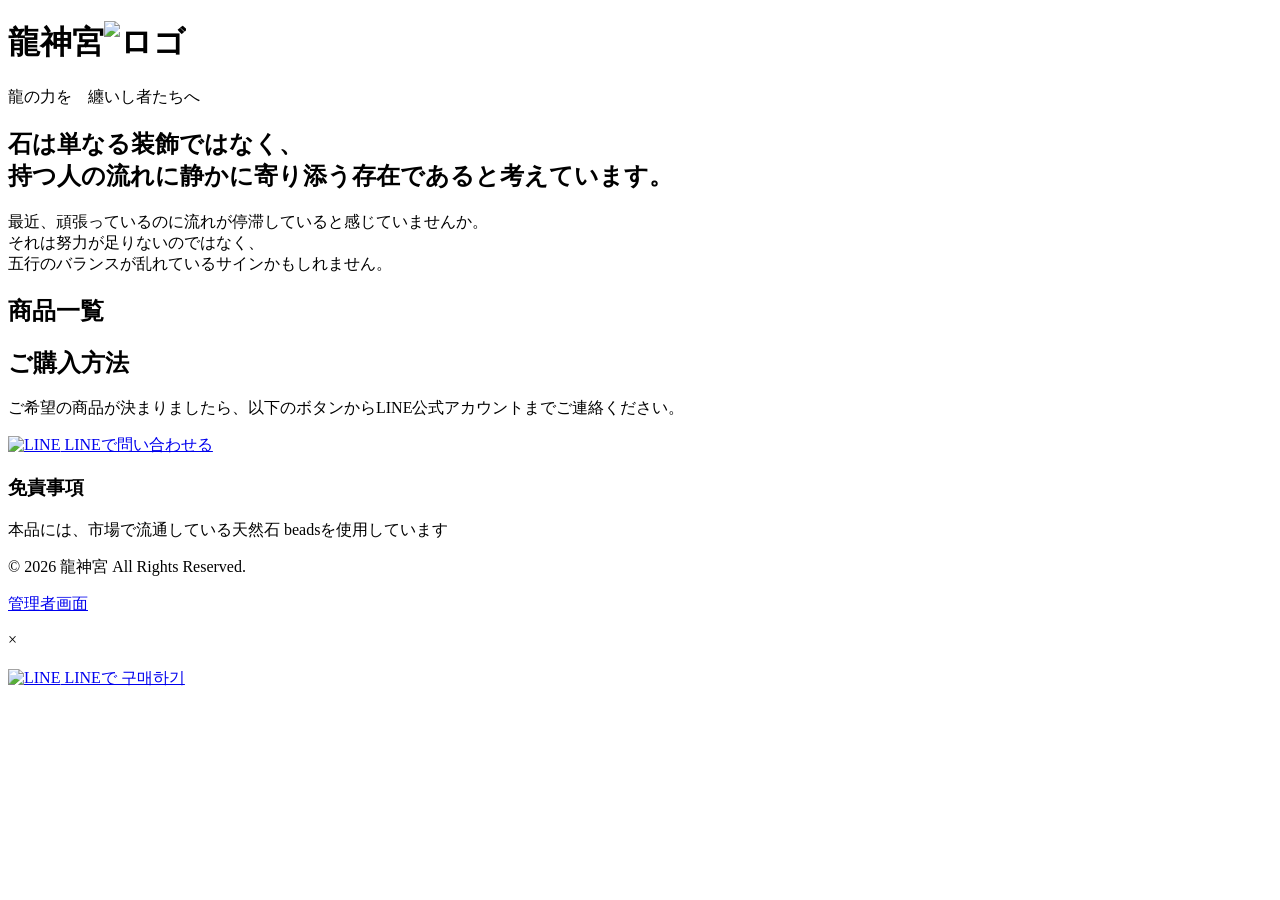
==== index.html @ 979c065f "Add files via upload" ====
<!DOCTYPE html>
<html lang="ja">
<head>
    <meta charset="UTF-8">
    <meta name="viewport" content="width=device-width, initial-scale=1.0">
    <title>龍神宮 - ブレスレットショップ</title>
    <link rel="stylesheet" href="style.css">
</head>
<body>
    <header>
        <h1><span class="title-text">龍神宮</span><img src="C9B4E7B8-9C75-4738-8E5A-A457944656FD.png" alt="ロゴ" class="logo"></h1>
        <p class="subtitle">龍の力を　纏いし者たちへ</p>
    </header>

    <main>
        <section class="hero">
            <h2>石は単なる装飾ではなく、<br>持つ人の流れに静かに寄り添う存在であると考えています。</h2>
            <p>最近、頑張っているのに流れが停滞していると感じていませんか。<br>それは努力が足りないのではなく、<br>五行のバランスが乱れているサインかもしれません。</p>
        </section>

        <section class="products" id="products">
            <h2>商品一覧</h2>
            <div class="product-grid" id="productGrid">
            </div>
        </section>

        <section class="line-cta">
            <h2>ご購入方法</h2>
            <p>ご希望の商品が決まりましたら、以下のボタンからLINE公式アカウントまでご連絡ください。</p>
            <a id="lineButton" href="https://line.me/ja/" target="_blank" class="line-button">
                <img src="https://upload.wikimedia.org/wikipedia/commons/4/41/LINE_logo.svg" alt="LINE">
                LINEで問い合わせる
            </a>
        </section>

        <section class="disclaimer">
            <h3>免責事項</h3>
            <p>本品には、市場で流通している天然石 beadsを使用しています</p>
        </section>
    </main>

    <footer>
        <p>&copy; 2026 龍神宮 All Rights Reserved.</p>
        <p><a href="admin.html">管理者画面</a></p>
    </footer>

    <!-- ポップアップモーダル -->
    <div id="productModal" class="modal">
        <div class="modal-content">
            <span class="close" onclick="closeModal()">&times;</span>
            <div class="modal-image" id="modalImage"></div>
            <h3 id="modalName"></h3>
            <p class="modal-tagline" id="modalTagline"></p>
            <p class="modal-description" id="modalDescription"></p>
            <p class="modal-size" id="modalSize"></p>
            <p class="modal-price" id="modalPrice"></p>
            <a id="modalLineBtn" href="#" target="_blank" class="line-button modal-buy-btn">
                <img src="https://upload.wikimedia.org/wikipedia/commons/4/41/LINE_logo.svg" alt="LINE">
                LINEで 구매하기
            </a>
        </div>
    </div>

    <script src="script.js"></script>
</body>
</html>
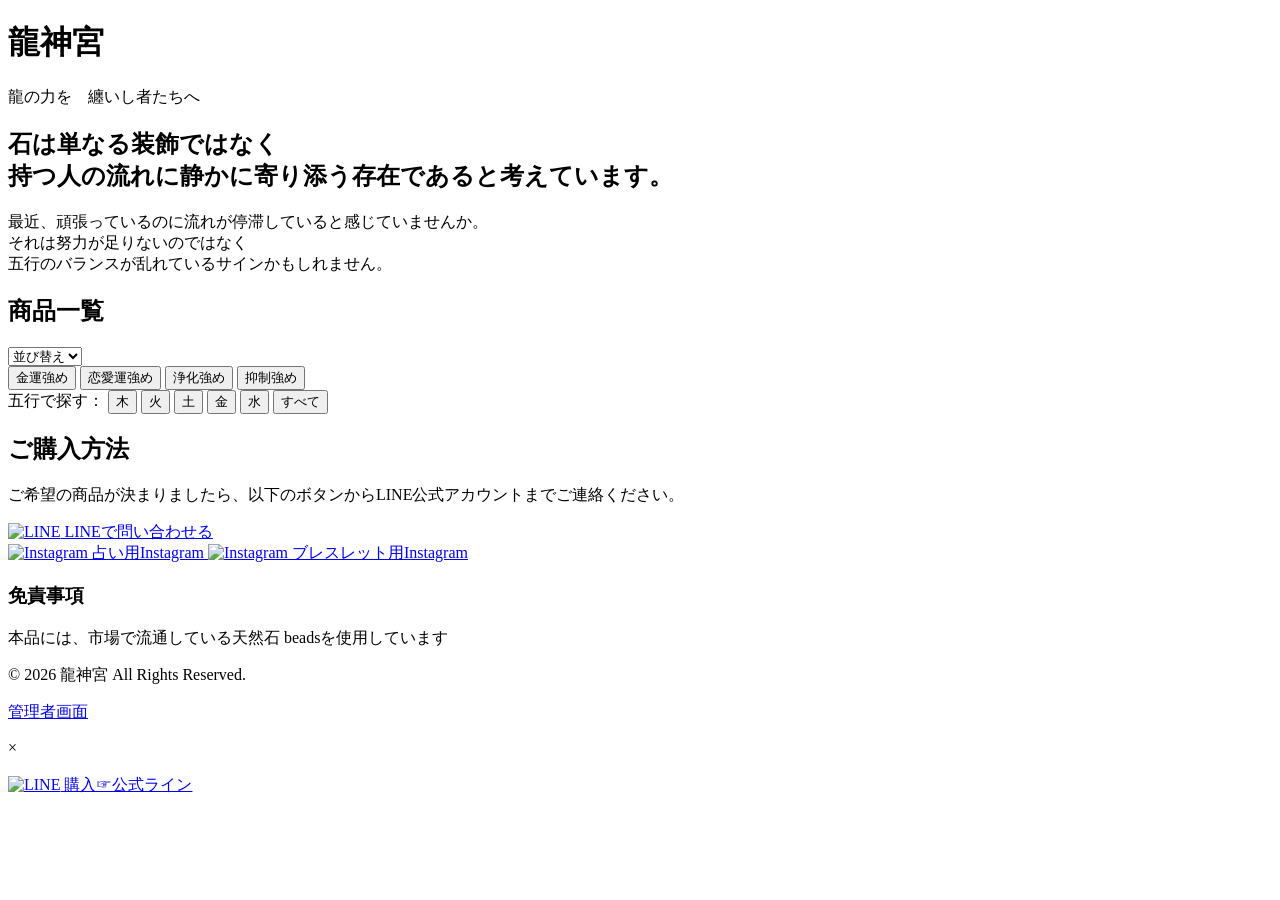
==== commit 52295442: "Update index.html" ====
--- a/index.html
+++ b/index.html
@@ -7,19 +7,48 @@
     <link rel="stylesheet" href="style.css">
 </head>
 <body>
+    <!-- 水の泡 -->
+    <div class="bubbles" id="bubbles"></div>
+
     <header>
-        <h1><span class="title-text">龍神宮</span><img src="C9B4E7B8-9C75-4738-8E5A-A457944656FD.png" alt="ロゴ" class="logo"></h1>
+        <h1><span class="title-text">龍神宮</span></h1>
         <p class="subtitle">龍の力を　纏いし者たちへ</p>
     </header>
 
     <main>
         <section class="hero">
-            <h2>石は単なる装飾ではなく、<br>持つ人の流れに静かに寄り添う存在であると考えています。</h2>
-            <p>最近、頑張っているのに流れが停滞していると感じていませんか。<br>それは努力が足りないのではなく、<br>五行のバランスが乱れているサインかもしれません。</p>
+            <h2>石は単なる装飾ではなく<br>持つ人の流れに静かに寄り添う存在であると考えています。</h2>
+            <p>最近、頑張っているのに流れが停滞していると感じていませんか。<br>それは努力が足りないのではなく<br>五行のバランスが乱れているサインかもしれません。</p>
         </section>
 
         <section class="products" id="products">
-            <h2>商品一覧</h2>
+            <div class="products-header">
+                <h2>商品一覧</h2>
+                <div class="filter-section">
+                    <div class="filter-row">
+                        <select id="sortSelect" onchange="applyFilters()">
+                            <option value="">並び替え</option>
+                            <option value="price-asc">金額▲</option>
+                            <option value="price-desc">金額▼</option>
+                        </select>
+                        <div class="filter-tags">
+                            <button class="filter-tag" onclick="filterByTag('金運強め')">金運強め</button>
+                            <button class="filter-tag" onclick="filterByTag('恋愛運強め')">恋愛運強め</button>
+                            <button class="filter-tag" onclick="filterByTag('浄化強め')">浄化強め</button>
+                            <button class="filter-tag" onclick="filterByTag('抑制強め')">抑制強め</button>
+                        </div>
+                    </div>
+                    <div class="gogyou-filter">
+                        <span class="gogyou-label">五行で探す：</span>
+                        <button class="gogyou-btn" onclick="filterByTag('木')">木</button>
+                        <button class="gogyou-btn" onclick="filterByTag('火')">火</button>
+                        <button class="gogyou-btn" onclick="filterByTag('土')">土</button>
+                        <button class="gogyou-btn" onclick="filterByTag('金')">金</button>
+                        <button class="gogyou-btn" onclick="filterByTag('水')">水</button>
+                        <button class="gogyou-btn" onclick="filterByTag('')">すべて</button>
+                    </div>
+                </div>
+            </div>
             <div class="product-grid" id="productGrid">
             </div>
         </section>
@@ -31,6 +60,16 @@
                 <img src="https://upload.wikimedia.org/wikipedia/commons/4/41/LINE_logo.svg" alt="LINE">
                 LINEで問い合わせる
             </a>
+            <div class="social-links" id="instagramSection">
+                <a id="instagramFortune" href="#" target="_blank" class="instagram-button">
+                    <img src="https://upload.wikimedia.org/wikipedia/commons/a/a5/Instagram_icon.png" alt="Instagram">
+                    占い用Instagram
+                </a>
+                <a id="instagramBracelet" href="#" target="_blank" class="instagram-button">
+                    <img src="https://upload.wikimedia.org/wikipedia/commons/a/a5/Instagram_icon.png" alt="Instagram">
+                    ブレスレット用Instagram
+                </a>
+            </div>
         </section>
 
         <section class="disclaimer">
@@ -56,7 +95,7 @@
             <p class="modal-price" id="modalPrice"></p>
             <a id="modalLineBtn" href="#" target="_blank" class="line-button modal-buy-btn">
                 <img src="https://upload.wikimedia.org/wikipedia/commons/4/41/LINE_logo.svg" alt="LINE">
-                LINEで 구매하기
+                購入☞公式ライン
             </a>
         </div>
     </div>
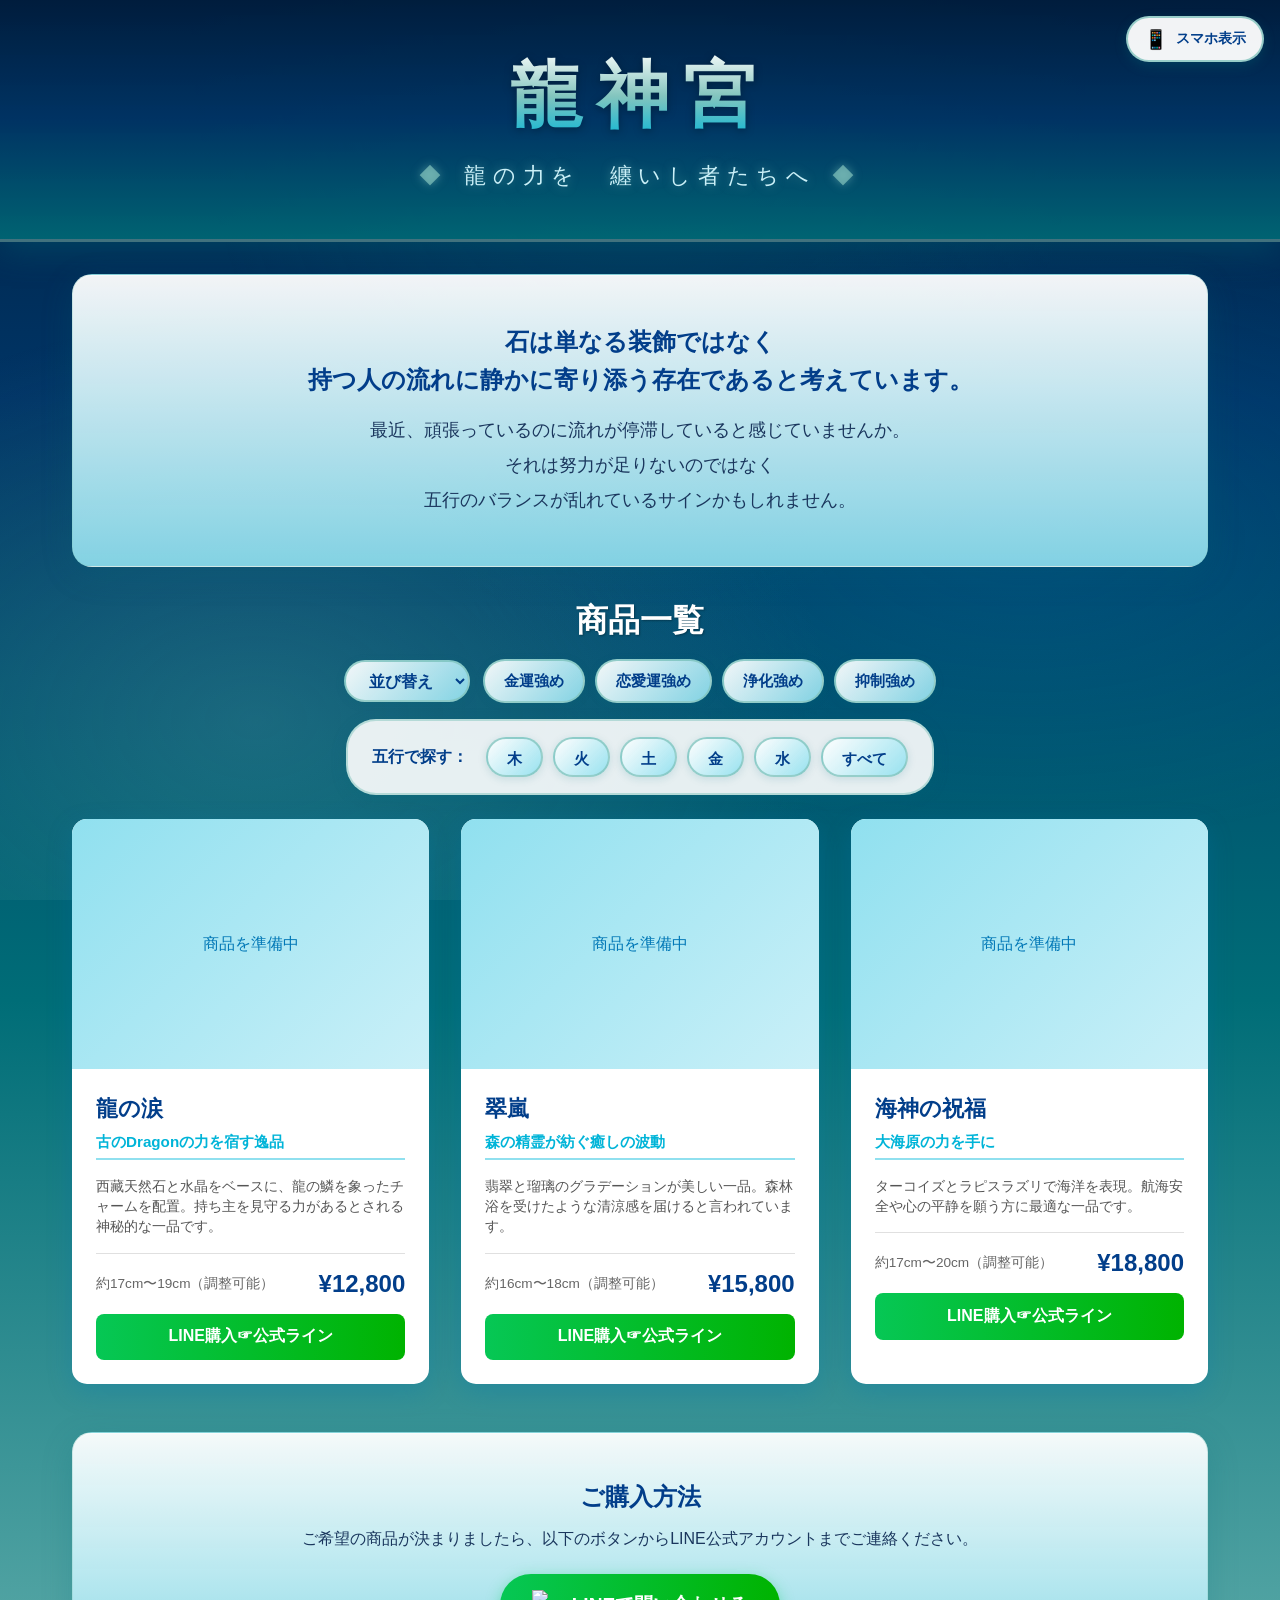
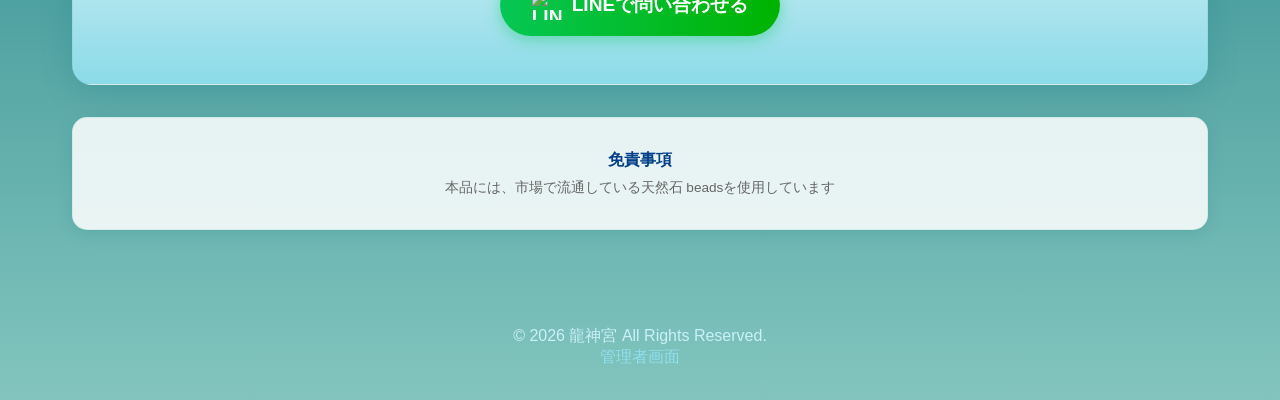
==== commit dcdff938: "Add files via upload" ====
--- a/index.html
+++ b/index.html
@@ -9,6 +9,15 @@
 <body>
     <!-- 水の泡 -->
     <div class="bubbles" id="bubbles"></div>
+
+    <!-- 表示切替ボタン -->
+    <div class="view-toggle">
+        <button id="viewToggleBtn" onclick="toggleView()">
+            <span class="mobile-icon">📱</span>
+            <span class="pc-icon">💻</span>
+            <span class="toggle-text">PC表示</span>
+        </button>
+    </div>
 
     <header>
         <h1><span class="title-text">龍神宮</span></h1>
--- a/style.css
+++ b/style.css
@@ -0,0 +1,1129 @@
+/* 龍神宮 - スタイルシート */
+/* 竜城主題 - 青と緑のグラデーンテーマ + 水の泡アニメーション */
+
+:root {
+    --primary-blue: #0077b6;
+    --primary-green: #00b4d8;
+    --gradient-start: #023e8a;
+    --gradient-end: #00b4d8;
+    --light-bg: #f0f9ff;
+    --dark-text: #1a365d;
+    --white: #ffffff;
+    --accent: #48cae4;
+}
+
+* {
+    margin: 0;
+    padding: 0;
+    box-sizing: border-box;
+}
+
+body {
+    font-family: "Helvetica Neue", Arial, "Hiragino Kaku Gothic ProN", "Hiragino Sans", sans-serif;
+    background: linear-gradient(180deg, #001d3d 0%, #003566 20%, #006d77 50%, #83c5be 100%);
+    min-height: 100vh;
+    color: var(--dark-text);
+    overflow-x: hidden;
+}
+
+/* 表示切替ボタン */
+.view-toggle {
+    position: fixed;
+    top: 1rem;
+    right: 1rem;
+    z-index: 9999;
+}
+
+#viewToggleBtn {
+    display: flex;
+    align-items: center;
+    gap: 0.5rem;
+    padding: 0.6rem 1rem;
+    background: rgba(255, 255, 255, 0.95);
+    border: 2px solid rgba(131, 197, 190, 0.8);
+    border-radius: 25px;
+    cursor: pointer;
+    font-size: 0.85rem;
+    font-weight: 600;
+    color: #023e8a;
+    box-shadow: 0 4px 12px rgba(0, 105, 119, 0.3);
+    transition: all 0.3s ease;
+}
+
+#viewToggleBtn:hover {
+    transform: scale(1.05);
+    box-shadow: 0 6px 16px rgba(0, 105, 119, 0.4);
+}
+
+.mobile-icon, .pc-icon {
+    font-size: 1.2rem;
+}
+
+.pc-view .mobile-icon {
+    display: inline;
+}
+
+.pc-view .pc-icon {
+    display: none;
+}
+
+:not(.pc-view) .mobile-icon {
+    display: inline;
+}
+
+:not(.pc-view) .pc-icon {
+    display: none;
+}
+
+/* デフォルトはモバイル表示（pc-viewがない時） */
+/* フォントサイズ - モバイル用 */
+.hero h2 {
+    font-size: 1.1rem;
+}
+
+.hero p {
+    font-size: 0.9rem;
+    line-height: 1.8;
+}
+
+/* 商品のモバイル表示 */
+.product-card .product-name {
+    font-size: 1.1rem;
+}
+
+.product-card .product-tagline {
+    font-size: 0.8rem;
+}
+
+.product-card .product-description {
+    font-size: 0.75rem;
+    display: -webkit-box;
+    -webkit-line-clamp: 3;
+    -webkit-box-orient: vertical;
+    overflow: hidden;
+}
+
+.product-card .product-price {
+    font-size: 1.2rem;
+}
+
+.product-buy-btn {
+    font-size: 0.85rem;
+    padding: 0.6rem;
+}
+
+/* フィルターбо*/
+.filter-tag, .gogyou-btn {
+    font-size: 0.8rem;
+    padding: 0.4rem 0.8rem;
+}
+
+#sortSelect {
+    font-size: 0.85rem;
+    padding: 0.4rem 0.8rem;
+}
+
+/* PC表示モード */
+body.pc-view .hero h2 {
+    font-size: 1.5rem;
+}
+
+body.pc-view .hero p {
+    font-size: 1.1rem;
+    line-height: 2;
+}
+
+body.pc-view .product-card .product-name {
+    font-size: 1.4rem;
+    margin-bottom: 0.5rem;
+}
+
+body.pc-view .product-card .product-tagline {
+    font-size: 0.95rem;
+    margin-bottom: 1rem;
+}
+
+body.pc-view .product-card .product-description {
+    font-size: 0.9rem;
+    display: block;
+    -webkit-line-clamp: unset;
+    margin-bottom: 1rem;
+}
+
+body.pc-view .product-card .product-info {
+    padding: 1.5rem;
+}
+
+body.pc-view .product-card .product-details {
+    padding-top: 1rem;
+}
+
+body.pc-view .product-card .product-size {
+    font-size: 0.85rem;
+}
+
+body.pc-view .product-card .product-price {
+    font-size: 1.5rem;
+}
+
+body.pc-view .product-buy-btn {
+    font-size: 1rem;
+    padding: 0.8rem;
+    margin-top: 1rem;
+}
+
+body.pc-view .filter-tag, 
+body.pc-view .gogyou-btn {
+    font-size: 0.95rem;
+    padding: 0.6rem 1.2rem;
+}
+
+body.pc-view #sortSelect {
+    font-size: 1rem;
+    padding: 0.6rem 1.2rem;
+}
+
+/* 水の泡アニメーション */
+.bubbles {
+    position: fixed;
+    top: 0;
+    left: 0;
+    width: 100%;
+    height: 100%;
+    pointer-events: none;
+    z-index: 0;
+    overflow: hidden;
+}
+
+.bubble {
+    position: absolute;
+    bottom: -50px;
+    background: radial-gradient(circle at 30% 30%, rgba(255,255,255,0.4), rgba(255,255,255,0.1));
+    border-radius: 50%;
+    animation: rise linear infinite;
+    box-shadow: 0 0 10px rgba(131, 197, 190, 0.3);
+}
+
+@keyframes rise {
+    0% {
+        bottom: -50px;
+        opacity: 0;
+        transform: translateX(0);
+    }
+    10% {
+        opacity: 0.6;
+    }
+    90% {
+        opacity: 0.6;
+    }
+    100% {
+        bottom: 110%;
+        opacity: 0;
+        transform: translateX(-20px);
+    }
+}
+
+.bubble::after {
+    content: '';
+    position: absolute;
+    top: 20%;
+    left: 20%;
+    width: 30%;
+    height: 30%;
+    background: radial-gradient(circle, rgba(255,255,255,0.8), transparent);
+    border-radius: 50%;
+}
+
+/* 竜城テーマの背景装飾 */
+body::before {
+    content: '';
+    position: fixed;
+    top: 0;
+    left: 0;
+    right: 0;
+    bottom: 0;
+    background: 
+        radial-gradient(ellipse at 50% 0%, rgba(0, 105, 119, 0.3) 0%, transparent 50%),
+        radial-gradient(ellipse at 20% 80%, rgba(131, 197, 190, 0.2) 0%, transparent 40%),
+        radial-gradient(ellipse at 80% 60%, rgba(0, 119, 182, 0.2) 0%, transparent 40%);
+    pointer-events: none;
+    z-index: 0;
+}
+
+header {
+    background: linear-gradient(180deg, 
+        rgba(0, 29, 61, 0.95) 0%, 
+        rgba(0, 53, 102, 0.9) 50%, 
+        rgba(0, 109, 119, 0.85) 100%);
+    padding: 3rem 2rem;
+    text-align: center;
+    box-shadow: 0 8px 32px rgba(0, 105, 119, 0.4);
+    position: relative;
+    z-index: 1;
+    border-bottom: 3px solid rgba(131, 197, 190, 0.5);
+}
+
+header h1 {
+    color: var(--white);
+    font-size: 4.5rem;
+    display: flex;
+    align-items: center;
+    justify-content: center;
+    gap: 0.5rem;
+    flex-wrap: wrap;
+}
+
+header .title-text {
+    display: inline-block;
+    background: linear-gradient(180deg, #ffffff 0%, #83c5be 50%, #00b4d8 100%);
+    -webkit-background-clip: text;
+    -webkit-text-fill-color: transparent;
+    background-clip: text;
+    font-weight: bold;
+    letter-spacing: 0.2em;
+    text-shadow: none;
+    filter: drop-shadow(0 2px 4px rgba(0,0,0,0.3));
+    font-family: "Hiragino Mincho ProN", "MS Mincho", serif;
+}
+
+header .title-ryu {
+    position: relative;
+    display: inline-block;
+}
+
+header .title-ryu::before {
+    content: '龍';
+    position: absolute;
+    left: -1.5em;
+    top: 50%;
+    transform: translateY(-50%);
+    font-size: 0.4em;
+    color: rgba(131, 197, 190, 0.6);
+    letter-spacing: 0;
+}
+
+header .subtitle {
+    color: #caf0f8;
+    font-size: 1.4rem;
+    margin-top: 1rem;
+    letter-spacing: 0.3em;
+    text-shadow: 0 0 10px rgba(131, 197, 190, 0.5);
+}
+
+header .subtitle::before,
+header .subtitle::after {
+    content: '◆';
+    margin: 0 1rem;
+    color: rgba(131, 197, 190, 0.7);
+}
+
+main {
+    max-width: 1200px;
+    margin: 0 auto;
+    padding: 2rem;
+    position: relative;
+    z-index: 1;
+}
+
+.hero {
+    text-align: center;
+    padding: 3rem 1.5rem;
+    background: linear-gradient(180deg, 
+        rgba(255, 255, 255, 0.95) 0%, 
+        rgba(144, 224, 239, 0.9) 100%);
+    border-radius: 20px;
+    margin-bottom: 2rem;
+    box-shadow: 
+        0 8px 32px rgba(0, 105, 119, 0.2),
+        inset 0 1px 0 rgba(255, 255, 255, 0.5);
+    border: 1px solid rgba(131, 197, 190, 0.3);
+}
+
+.hero h2 {
+    color: var(--gradient-start);
+    font-size: 1rem;
+    margin-bottom: 0.8rem;
+    line-height: 1.6;
+    font-family: "Hiragino Mincho ProN", "MS Mincho", serif;
+}
+
+.hero p {
+    color: #1a365d;
+    font-size: 0.8rem;
+    line-height: 1.6;
+}
+
+.products h2 {
+    color: var(--white);
+    text-align: center;
+    font-size: 2rem;
+    margin-bottom: 1rem;
+    text-shadow: 1px 1px 2px rgba(0, 0, 0, 0.3);
+}
+
+.products-header {
+    display: flex;
+    flex-direction: column;
+    align-items: center;
+    margin-bottom: 1.5rem;
+}
+
+.filter-section {
+    display: flex;
+    flex-direction: column;
+    gap: 1rem;
+    justify-content: center;
+    align-items: center;
+    width: 100%;
+}
+
+.filter-row {
+    display: flex;
+    flex-wrap: wrap;
+    gap: 0.8rem;
+    justify-content: center;
+    align-items: center;
+}
+
+#sortSelect {
+    padding: 0.6rem 1.2rem;
+    border-radius: 25px;
+    border: 2px solid rgba(131, 197, 190, 0.8);
+    background: linear-gradient(135deg, rgba(255,255,255,0.95), rgba(144,224,239,0.9));
+    color: #023e8a;
+    font-size: 1rem;
+    font-weight: 600;
+    cursor: pointer;
+    box-shadow: 0 2px 8px rgba(0, 105, 119, 0.2);
+}
+
+.filter-tags {
+    display: flex;
+    flex-wrap: wrap;
+    gap: 0.6rem;
+    justify-content: center;
+}
+
+.filter-tag {
+    padding: 0.6rem 1.2rem;
+    border-radius: 25px;
+    border: 2px solid rgba(131, 197, 190, 0.8);
+    background: linear-gradient(135deg, rgba(255,255,255,0.95), rgba(144,224,239,0.9));
+    color: #023e8a;
+    font-size: 0.95rem;
+    font-weight: 600;
+    cursor: pointer;
+    transition: all 0.3s ease;
+    box-shadow: 0 2px 8px rgba(0, 105, 119, 0.15);
+}
+
+.filter-tag:hover {
+    background: linear-gradient(135deg, rgba(0,119,182,0.15), rgba(0,180,216,0.15));
+    transform: scale(1.05);
+    box-shadow: 0 4px 12px rgba(0, 105, 119, 0.25);
+}
+
+.filter-tag.active {
+    background: linear-gradient(135deg, #023e8a, #006d77);
+    color: white;
+    border-color: #023e8a;
+    box-shadow: 0 4px 12px rgba(0, 105, 119, 0.3);
+}
+
+.gogyou-filter {
+    display: flex;
+    flex-wrap: wrap;
+    justify-content: center;
+    align-items: center;
+    gap: 0.6rem;
+    padding: 1rem 1.5rem;
+    background: rgba(255, 255, 255, 0.9);
+    border-radius: 30px;
+    box-shadow: 0 4px 16px rgba(0, 105, 119, 0.2);
+    border: 2px solid rgba(131, 197, 190, 0.5);
+}
+
+.gogyou-label {
+    color: #023e8a;
+    font-weight: 700;
+    font-size: 1rem;
+    margin-right: 0.5rem;
+}
+
+.gogyou-btn {
+    min-width: 50px;
+    height: 40px;
+    padding: 0 1rem;
+    border-radius: 20px;
+    border: 2px solid rgba(131, 197, 190, 0.8);
+    background: linear-gradient(135deg, rgba(255,255,255,0.95), rgba(144,224,239,0.9));
+    color: #023e8a;
+    font-size: 1rem;
+    font-weight: 700;
+    cursor: pointer;
+    transition: all 0.3s ease;
+    box-shadow: 0 2px 8px rgba(0, 105, 119, 0.15);
+}
+
+.gogyou-btn:hover {
+    transform: scale(1.1);
+    box-shadow: 0 4px 12px rgba(0, 109, 119, 0.3);
+    background: linear-gradient(135deg, rgba(0,119,182,0.15), rgba(0,180,216,0.15));
+}
+
+.gogyou-btn.active {
+    background: linear-gradient(135deg, #023e8a, #006d77);
+    color: white;
+    border-color: #023e8a;
+    box-shadow: 0 4px 12px rgba(0, 105, 119, 0.3);
+}
+
+.product-grid {
+    display: grid;
+    grid-template-columns: repeat(auto-fill, minmax(300px, 1fr));
+    gap: 2rem;
+}
+
+.product-card {
+    background: var(--white);
+    border-radius: 15px;
+    overflow: hidden;
+    box-shadow: 0 8px 24px rgba(0, 119, 182, 0.25);
+    transition: transform 0.3s ease, box-shadow 0.3s ease;
+    cursor: pointer;
+}
+
+.product-card:hover {
+    transform: translateY(-5px);
+    box-shadow: 0 12px 32px rgba(0, 119, 182, 0.35);
+}
+
+.product-image {
+    width: 100%;
+    height: 250px;
+    object-fit: cover;
+    background: linear-gradient(135deg, #90e0ef, #caf0f8);
+    display: flex;
+    align-items: center;
+    justify-content: center;
+    color: var(--primary-blue);
+    font-size: 1rem;
+    position: relative;
+    overflow: hidden;
+}
+
+.product-image img {
+    width: 100%;
+    height: 100%;
+    object-fit: cover;
+}
+
+.product-image .carousel {
+    width: 100%;
+    height: 100%;
+    position: relative;
+}
+
+.product-image .carousel img {
+    width: 100%;
+    height: 100%;
+    object-fit: cover;
+    position: absolute;
+    top: 0;
+    left: 0;
+    opacity: 0;
+    transition: opacity 0.5s ease;
+}
+
+.product-image .carousel img.active {
+    opacity: 1;
+}
+
+.product-info {
+    padding: 1rem;
+}
+
+.product-name {
+    color: var(--gradient-start);
+    font-size: 1rem;
+    margin-bottom: 0.3rem;
+}
+
+.product-tagline {
+    color: var(--primary-green);
+    font-weight: bold;
+    font-size: 0.75rem;
+    margin-bottom: 0.5rem;
+    padding-bottom: 0.3rem;
+    border-bottom: 2px solid #90e0ef;
+}
+
+.product-description {
+    color: #555;
+    font-size: 0.7rem;
+    line-height: 1.4;
+    margin-bottom: 0.5rem;
+    display: -webkit-box;
+    -webkit-line-clamp: 2;
+    -webkit-box-orient: vertical;
+    overflow: hidden;
+}
+
+.product-details {
+    display: flex;
+    justify-content: space-between;
+    align-items: center;
+    padding-top: 0.5rem;
+    border-top: 1px solid #e0e0e0;
+}
+
+.product-size {
+    color: #666;
+    font-size: 0.7rem;
+}
+
+.product-price {
+    color: var(--gradient-start);
+    font-size: 1rem;
+    font-weight: bold;
+}
+
+.product-buy-btn {
+    display: block;
+    width: 100%;
+    text-align: center;
+    margin-top: 0.5rem;
+    padding: 0.5rem;
+    background: linear-gradient(90deg, #06c755, #00b300);
+    color: white;
+    border-radius: 8px;
+    text-decoration: none;
+    font-weight: bold;
+    font-size: 0.75rem;
+    transition: transform 0.2s ease;
+}
+
+.product-buy-btn:hover {
+    transform: scale(1.02);
+}
+
+.line-cta {
+    text-align: center;
+    padding: 3rem;
+    background: linear-gradient(180deg, 
+        rgba(255, 255, 255, 0.95) 0%, 
+        rgba(144, 224, 239, 0.9) 100%);
+    border-radius: 20px;
+    margin-top: 3rem;
+    box-shadow: 
+        0 8px 32px rgba(0, 105, 119, 0.2),
+        inset 0 1px 0 rgba(255, 255, 255, 0.5);
+    border: 1px solid rgba(131, 197, 190, 0.3);
+}
+
+.line-cta h2 {
+    color: var(--gradient-start);
+    margin-bottom: 1rem;
+    font-family: "Hiragino Mincho ProN", "MS Mincho", serif;
+}
+
+.line-button {
+    display: inline-flex;
+    align-items: center;
+    justify-content: center;
+    gap: 10px;
+    background: linear-gradient(90deg, #06c755, #00b300);
+    color: white;
+    padding: 1rem 2rem;
+    border-radius: 50px;
+    text-decoration: none;
+    font-size: 1.2rem;
+    font-weight: bold;
+    margin-top: 1.5rem;
+    transition: transform 0.3s ease, box-shadow 0.3s ease;
+    box-shadow: 0 4px 15px rgba(6, 199, 85, 0.4);
+    border: none;
+    cursor: pointer;
+}
+
+.line-button:hover {
+    transform: scale(1.05);
+    box-shadow: 0 6px 20px rgba(6, 199, 85, 0.5);
+}
+
+.line-button img {
+    width: 30px;
+    height: 30px;
+}
+
+.social-links {
+    display: flex;
+    justify-content: center;
+    gap: 1rem;
+    margin-top: 1.5rem;
+    flex-wrap: wrap;
+}
+
+.instagram-button {
+    display: inline-flex;
+    align-items: center;
+    justify-content: center;
+    gap: 10px;
+    background: linear-gradient(45deg, #f09433, #e6683c, #dc2743, #cc2366, #bc1888);
+    color: white;
+    padding: 0.8rem 1.5rem;
+    border-radius: 50px;
+    text-decoration: none;
+    font-size: 1rem;
+    font-weight: bold;
+    transition: transform 0.3s ease, box-shadow 0.3s ease;
+    box-shadow: 0 4px 15px rgba(188, 24, 136, 0.4);
+}
+
+.instagram-button:hover {
+    transform: scale(1.05);
+    box-shadow: 0 6px 20px rgba(188, 24, 136, 0.5);
+}
+
+.instagram-button img {
+    width: 24px;
+    height: 24px;
+}
+
+.disclaimer {
+    text-align: center;
+    padding: 2rem;
+    background: rgba(255, 255, 255, 0.85);
+    border-radius: 15px;
+    margin-top: 2rem;
+    box-shadow: 0 4px 16px rgba(0, 105, 119, 0.15);
+    border: 1px solid rgba(131, 197, 190, 0.2);
+}
+
+.disclaimer h3 {
+    color: var(--gradient-start);
+    font-size: 1rem;
+    margin-bottom: 0.5rem;
+}
+
+.disclaimer p {
+    color: #666;
+    font-size: 0.85rem;
+}
+
+footer {
+    text-align: center;
+    padding: 2rem;
+    color: #caf0f8;
+    margin-top: 2rem;
+}
+
+footer a {
+    color: #90e0ef;
+    text-decoration: none;
+}
+
+/* ポップアップモーダル */
+.modal {
+    display: none;
+    position: fixed;
+    z-index: 1000;
+    left: 0;
+    top: 0;
+    width: 100%;
+    height: 100%;
+    background-color: rgba(0, 0, 0, 0.7);
+    overflow: auto;
+}
+
+.modal-content {
+    background-color: #fefefe;
+    margin: 5% auto;
+    padding: 2rem;
+    border-radius: 20px;
+    width: 90%;
+    max-width: 600px;
+    position: relative;
+    box-shadow: 0 10px 40px rgba(0, 119, 182, 0.4);
+}
+
+.close {
+    color: #aaa;
+    float: right;
+    font-size: 28px;
+    font-weight: bold;
+    cursor: pointer;
+    position: absolute;
+    right: 20px;
+    top: 10px;
+}
+
+.close:hover,
+.close:focus {
+    color: #000;
+}
+
+.modal-image {
+    width: 100%;
+    height: 300px;
+    border-radius: 15px;
+    overflow: hidden;
+    background: linear-gradient(135deg, #90e0ef, #caf0f8);
+    margin-bottom: 1.5rem;
+    position: relative;
+}
+
+.modal-image img {
+    width: 100%;
+    height: 100%;
+    object-fit: cover;
+}
+
+.modal-image .carousel {
+    width: 100%;
+    height: 100%;
+    position: relative;
+}
+
+.modal-image .carousel img {
+    width: 100%;
+    height: 100%;
+    object-fit: cover;
+    position: absolute;
+    top: 0;
+    left: 0;
+    opacity: 0;
+    transition: opacity 0.5s ease;
+}
+
+.modal-image .carousel img.active {
+    opacity: 1;
+}
+
+.modal-image .carousel-nav {
+    position: absolute;
+    bottom: 10px;
+    left: 50%;
+    transform: translateX(-50%);
+    display: flex;
+    gap: 8px;
+    z-index: 10;
+}
+
+.modal-image .carousel-nav span {
+    width: 10px;
+    height: 10px;
+    border-radius: 50%;
+    background: rgba(255,255,255,0.7);
+    cursor: pointer;
+}
+
+.modal-image .carousel-nav span.active {
+    background: #0077b6;
+}
+
+#modalName {
+    color: var(--gradient-start);
+    font-size: 1.8rem;
+    margin-bottom: 0.5rem;
+}
+
+.modal-tagline {
+    color: var(--primary-green);
+    font-weight: bold;
+    font-size: 1.1rem;
+    margin-bottom: 1rem;
+    padding-bottom: 0.5rem;
+    border-bottom: 2px solid #90e0ef;
+}
+
+.modal-description {
+    color: #555;
+    line-height: 1.8;
+    margin-bottom: 1rem;
+}
+
+.modal-size {
+    color: #666;
+    font-size: 0.95rem;
+    margin-bottom: 1rem;
+}
+
+.modal-price {
+    color: var(--gradient-start);
+    font-size: 2rem;
+    font-weight: bold;
+    opacity: 0.3;
+    margin-bottom: 1.5rem;
+}
+
+.modal-buy-btn {
+    display: inline-flex;
+    width: 100%;
+    text-align: center;
+    justify-content: center;
+}
+
+/* 管理画面用スタイル */
+.admin-container {
+    max-width: 900px;
+    margin: 0 auto;
+    padding: 2rem;
+}
+
+.admin-header {
+    background: rgba(255, 255, 255, 0.95);
+    padding: 2rem;
+    border-radius: 15px;
+    margin-bottom: 2rem;
+    box-shadow: 0 8px 24px rgba(0, 119, 182, 0.2);
+}
+
+.login-form {
+    max-width: 400px;
+    margin: 100px auto;
+    background: rgba(255, 255, 255, 0.95);
+    padding: 2rem;
+    border-radius: 15px;
+    box-shadow: 0 8px 24px rgba(0, 119, 182, 0.3);
+}
+
+.login-form h2 {
+    color: var(--gradient-start);
+    margin-bottom: 1.5rem;
+    text-align: center;
+}
+
+.form-group {
+    margin-bottom: 1rem;
+}
+
+.form-group label {
+    display: block;
+    margin-bottom: 0.5rem;
+    color: var(--dark-text);
+    font-weight: bold;
+}
+
+.form-group input,
+.form-group textarea {
+    width: 100%;
+    padding: 0.8rem;
+    border: 2px solid #90e0ef;
+    border-radius: 8px;
+    font-size: 1rem;
+}
+
+.form-group input:focus,
+.form-group textarea:focus {
+    outline: none;
+    border-color: var(--primary-blue);
+}
+
+.hashtag-guide {
+    margin-top: 0.8rem;
+    padding: 1rem;
+    background: #e8f4f8;
+    border-radius: 8px;
+    font-size: 0.85rem;
+}
+
+.hashtag-guide p {
+    color: #023e8a;
+    margin-bottom: 0.5rem;
+    font-weight: bold;
+}
+
+.hashtag-tags {
+    display: flex;
+    flex-direction: column;
+    gap: 0.3rem;
+}
+
+.hashtag-tags span {
+    color: #555;
+    background: white;
+    padding: 0.3rem 0.6rem;
+    border-radius: 4px;
+    display: inline-block;
+}
+
+.btn {
+    padding: 0.8rem 1.5rem;
+    border: none;
+    border-radius: 8px;
+    font-size: 1rem;
+    cursor: pointer;
+    transition: transform 0.2s ease;
+}
+
+.btn:hover {
+    transform: scale(1.02);
+}
+
+.btn-primary {
+    background: linear-gradient(135deg, var(--primary-blue), var(--primary-green));
+    color: white;
+}
+
+.btn-secondary {
+    background: #6c757d;
+    color: white;
+}
+
+.btn-danger {
+    background: #dc3545;
+    color: white;
+    padding: 0.5rem 1rem;
+    font-size: 0.9rem;
+}
+
+.product-form {
+    background: rgba(255, 255, 255, 0.95);
+    padding: 2rem;
+    border-radius: 15px;
+    margin-bottom: 2rem;
+    box-shadow: 0 8px 24px rgba(0, 119, 182, 0.2);
+}
+
+.product-form h3 {
+    color: var(--gradient-start);
+    margin-bottom: 1.5rem;
+}
+
+.admin-product-list {
+    display: grid;
+    gap: 1.5rem;
+}
+
+.admin-product-item {
+    background: rgba(255, 255, 255, 0.95);
+    padding: 1.5rem;
+    border-radius: 15px;
+    display: flex;
+    gap: 1.5rem;
+    align-items: center;
+    box-shadow: 0 4px 16px rgba(0, 119, 182, 0.15);
+}
+
+.admin-product-item img {
+    width: 120px;
+    height: 120px;
+    object-fit: cover;
+    border-radius: 10px;
+}
+
+.admin-product-info {
+    flex: 1;
+}
+
+.admin-product-actions {
+    display: flex;
+    gap: 0.5rem;
+    flex-direction: column;
+}
+
+.error {
+    color: #dc3545;
+    margin-bottom: 1rem;
+    text-align: center;
+}
+
+.success {
+    color: #28a745;
+    margin-bottom: 1rem;
+    text-align: center;
+}
+
+.settings-section {
+    background: rgba(255, 255, 255, 0.95);
+    padding: 2rem;
+    border-radius: 15px;
+    margin-bottom: 2rem;
+    box-shadow: 0 8px 24px rgba(0, 119, 182, 0.2);
+}
+
+.settings-section h3 {
+    color: var(--gradient-start);
+    margin-bottom: 1.5rem;
+}
+
+@media (max-width: 768px) {
+    header {
+        padding: 2rem 1rem;
+    }
+    
+    header h1 {
+        font-size: 2.5rem;
+        letter-spacing: 0.15em;
+        flex-direction: column;
+    }
+    
+    header .title-text {
+        font-size: 2.5rem;
+    }
+    
+    header .subtitle {
+        font-size: 1rem;
+    }
+    
+    header .subtitle::before,
+    header .subtitle::after {
+        content: '◆';
+        margin: 0 0.5rem;
+        font-size: 0.7rem;
+    }
+    
+    .product-grid {
+        grid-template-columns: 1fr;
+    }
+    
+    .admin-product-item {
+        flex-direction: column;
+        text-align: center;
+    }
+    
+    .admin-product-actions {
+        flex-direction: row;
+        justify-content: center;
+    }
+    
+    .modal-content {
+        margin: 10% auto;
+        padding: 1.5rem;
+    }
+    
+    .modal-image {
+        height: 200px;
+    }
+    
+    /* PC表示モード時のスタイル上書き */
+    body.pc-view .hero h2 {
+        font-size: 1.3rem;
+    }
+    
+    body.pc-view .hero p {
+        font-size: 0.95rem;
+    }
+    
+    body.pc-view .product-card .product-name {
+        font-size: 1.2rem;
+    }
+    
+    body.pc-view .product-card .product-description {
+        font-size: 0.8rem;
+    }
+    
+    body.pc-view .product-card .product-price {
+        font-size: 1.3rem;
+    }
+    
+    body.pc-view .filter-tag, 
+    body.pc-view .gogyou-btn {
+        font-size: 0.85rem;
+    }
+    
+    body.pc-view #sortSelect {
+        font-size: 0.9rem;
+    }
+}
